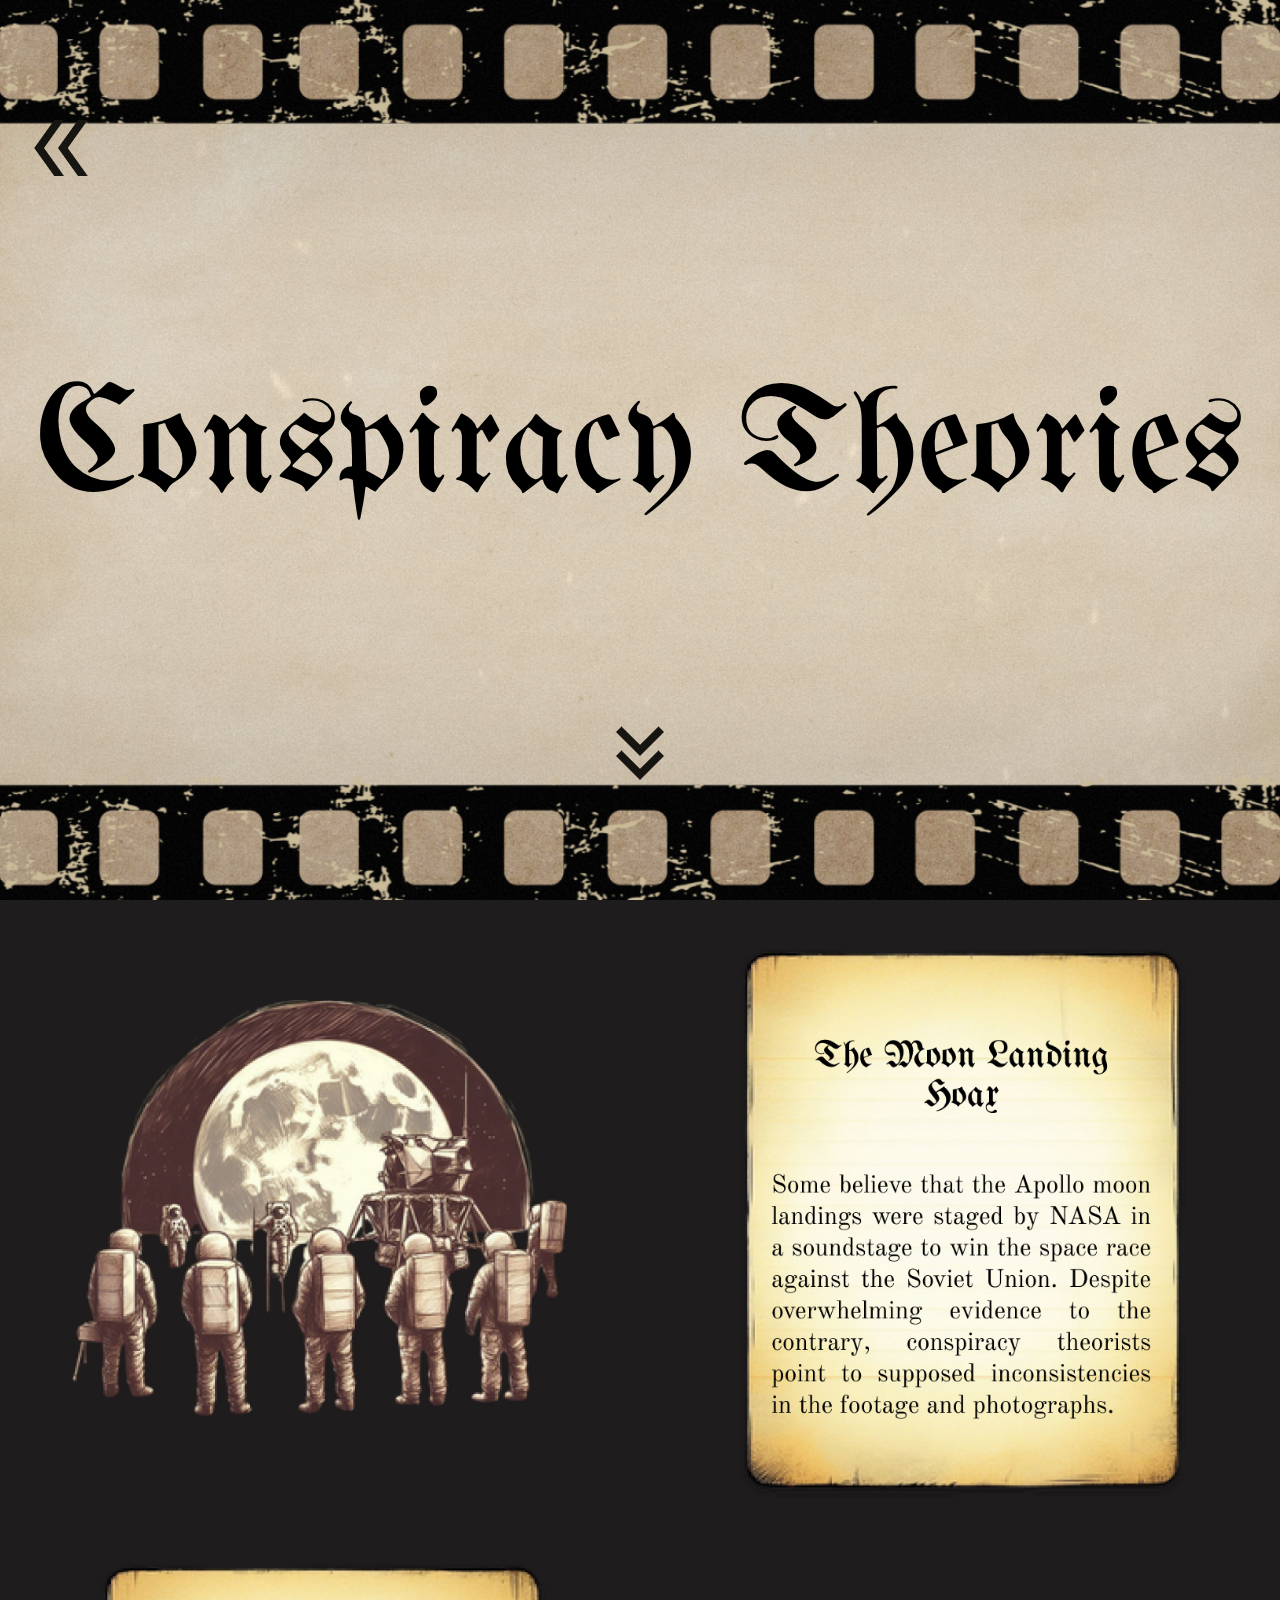
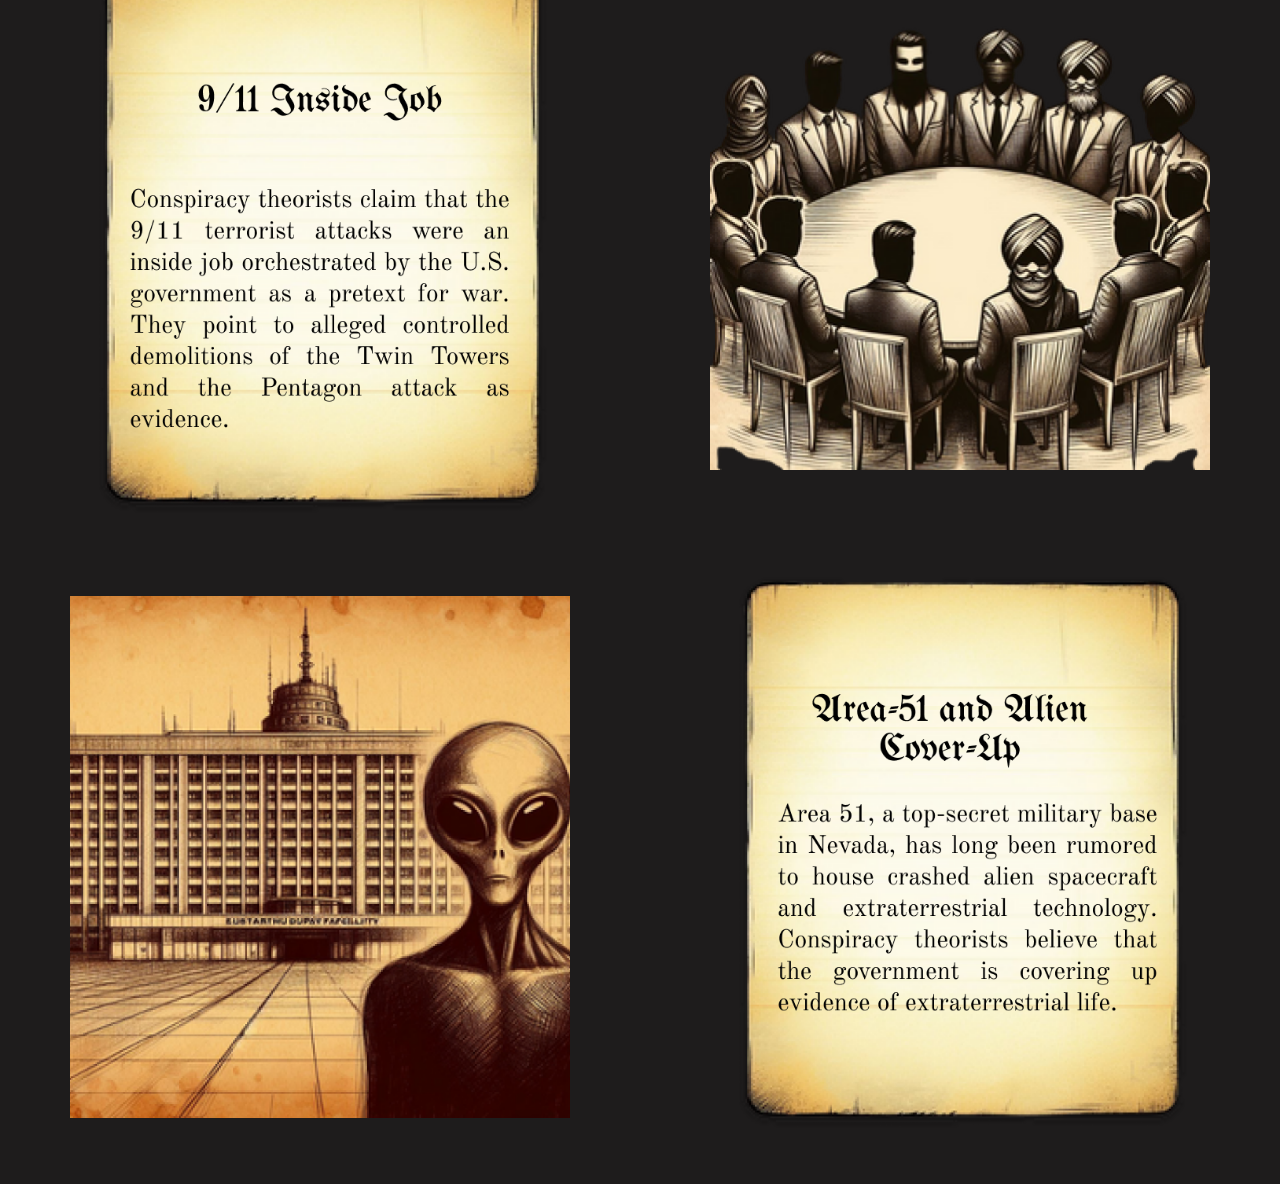
==== pages-categories/conspiracy-theories.html @ 8077efdf "feat: added categories pages (also modified other files)" ====
<!DOCTYPE html>
<html lang="en">

<head>
    <meta charset="UTF-8">
    <meta name="viewport" content="width=device-width, initial-scale=1.0">
    <title>Conspiracy Theories</title>
    <link rel="stylesheet" href="/css/categories/categories.css">
</head>

<body>

    <main class="categories-bg">
        <a href="/index.html" class="to-home">
            <img src="/assets/images/arrow.png" alt="">
        </a>
        <h1>Conspiracy Theories</h1>
        <a href="#contents" class="to-content">
            <img src="/assets/images/arrow-down.png" alt="">
        </a>
    </main>
    <!-- sec 1 -->
    <section id="contents" class="sections s1">
        <div class="left">
            <img src="/assets/images/pages/nasa.png" alt="">
        </div>
        <div class="right">
            <img src="/assets/images/pages/landing.png" alt="">
        </div>
    </section>
    <!-- sec 2 -->
    <section class="sections s2">
        <div class="left">
            <img src="/assets/images/pages/911-info.png" alt="">
        </div>
        <div class="right">
            <img src="/assets/images/pages/911.png" alt="">
        </div>
    </section>
    <!-- sec 3 -->
    <section class="sections s3">
        <div class="left">
            <img src="/assets/images/pages/alien.png" alt="">
        </div>
        <div class="right">
            <img src="/assets/images/pages/alien-info.png" alt="">
        </div>
    </section>
</body>

</html>
---- css/categories/categories.css ----
@import url("https://fonts.googleapis.com/css2?family=Old+Standard+TT:ital,wght@0,400;0,700;1,400&family=UnifrakturMaguntia&display=swap");
@import url("https://fonts.cdnfonts.com/css/coluna");
* {
  margin: 0;
  padding: 0;
  box-sizing: border-box;
  border: none;
}

html {
  scroll-behavior: smooth;
}

button {
  outline: none;
  border: none;
  cursor: pointer;
}

a {
  text-decoration: none;
}

ul {
  list-style-type: none;
}

body {
  background-color: #1e1c1c;
}

.categories-bg {
  width: 100%;
  min-height: 400px;
  background-image: url("/assets/images/categories-bg.png");
  /* Center and scale the image nicely */
  background-position: center;
  background-repeat: no-repeat;
  background-size: cover;
  display: flex;
  justify-content: center;
  align-items: center;
  position: relative;
  margin-bottom: 1rem;
}
.categories-bg h1 {
  font-family: "UnifrakturMaguntia", cursive;
  font-weight: 400;
  font-style: normal;
  font-size: 85px;
  text-align: center;
}
.categories-bg a {
  position: absolute;
  filter: invert(1);
}
.categories-bg a img {
  max-width: 50px;
}
.categories-bg .to-home {
  transform: rotate(180deg);
  top: 3rem;
  left: 0.2rem;
}
.categories-bg .to-content {
  left: 50%;
  bottom: 3rem;
  transform: translateX(-50%);
  animation: animate 2s ease-in-out infinite;
}

.sections {
  height: -moz-fit-content;
  height: fit-content;
  width: 100%;
  margin: 2.5rem 0;
}
.sections .left {
  flex: 1;
  width: 100%;
  height: 100%;
  display: flex;
  justify-content: center;
  align-items: center;
}
.sections .right {
  flex: 1;
  width: 100%;
  height: 100%;
  display: flex;
  justify-content: center;
  align-items: center;
}
.sections img {
  max-width: 350px;
}

.s1 {
  display: flex;
  flex-direction: column;
  justify-content: center;
  align-items: center;
  flex-wrap: wrap;
}

.s2 {
  display: flex;
  flex-direction: column-reverse;
  justify-content: center;
  align-items: center;
  flex-wrap: wrap;
}

.s3 {
  display: flex;
  flex-direction: row;
  justify-content: center;
  align-items: center;
  flex-wrap: wrap;
}

@keyframes animate {
  0% {
    transform: translateX(-50%) translateY(0);
    /* Maintain horizontal centering */
  }
  50% {
    transform: translateX(-50%) translateY(-20px);
    /* Move up while maintaining centering */
  }
  100% {
    transform: translateX(-50%) translateY(0);
    /* Return to start position */
  }
}
@media only screen and (min-width: 768px) {
  .categories-bg {
    height: 100vh;
  }
  .categories-bg h1 {
    font-family: "UnifrakturMaguntia", cursive;
    font-weight: 400;
    font-style: normal;
    font-size: 150px;
  }
  .categories-bg a {
    position: absolute;
    filter: invert(1);
  }
  .categories-bg a img {
    max-width: 100px;
  }
  .categories-bg .to-home {
    transform: rotate(180deg);
    top: 6rem;
    left: 1rem;
  }
  .categories-bg .to-content {
    left: 50%;
    bottom: 6rem;
    transform: translateX(-50%);
    animation: animate 2s ease-in-out infinite;
  }
  .sections img {
    max-width: 300px;
  }
  .s1 {
    display: flex;
    flex-direction: row;
    justify-content: center;
    align-items: center;
    flex-wrap: wrap;
  }
  .s2 {
    display: flex;
    flex-direction: row;
    justify-content: center;
    align-items: center;
    flex-wrap: wrap;
  }
  .s3 {
    display: flex;
    flex-direction: row;
    justify-content: center;
    align-items: center;
    flex-wrap: wrap;
  }
}
@media only screen and (min-width: 992px) {
  .sections img {
    max-width: 500px;
  }
}/*# sourceMappingURL=categories.css.map */
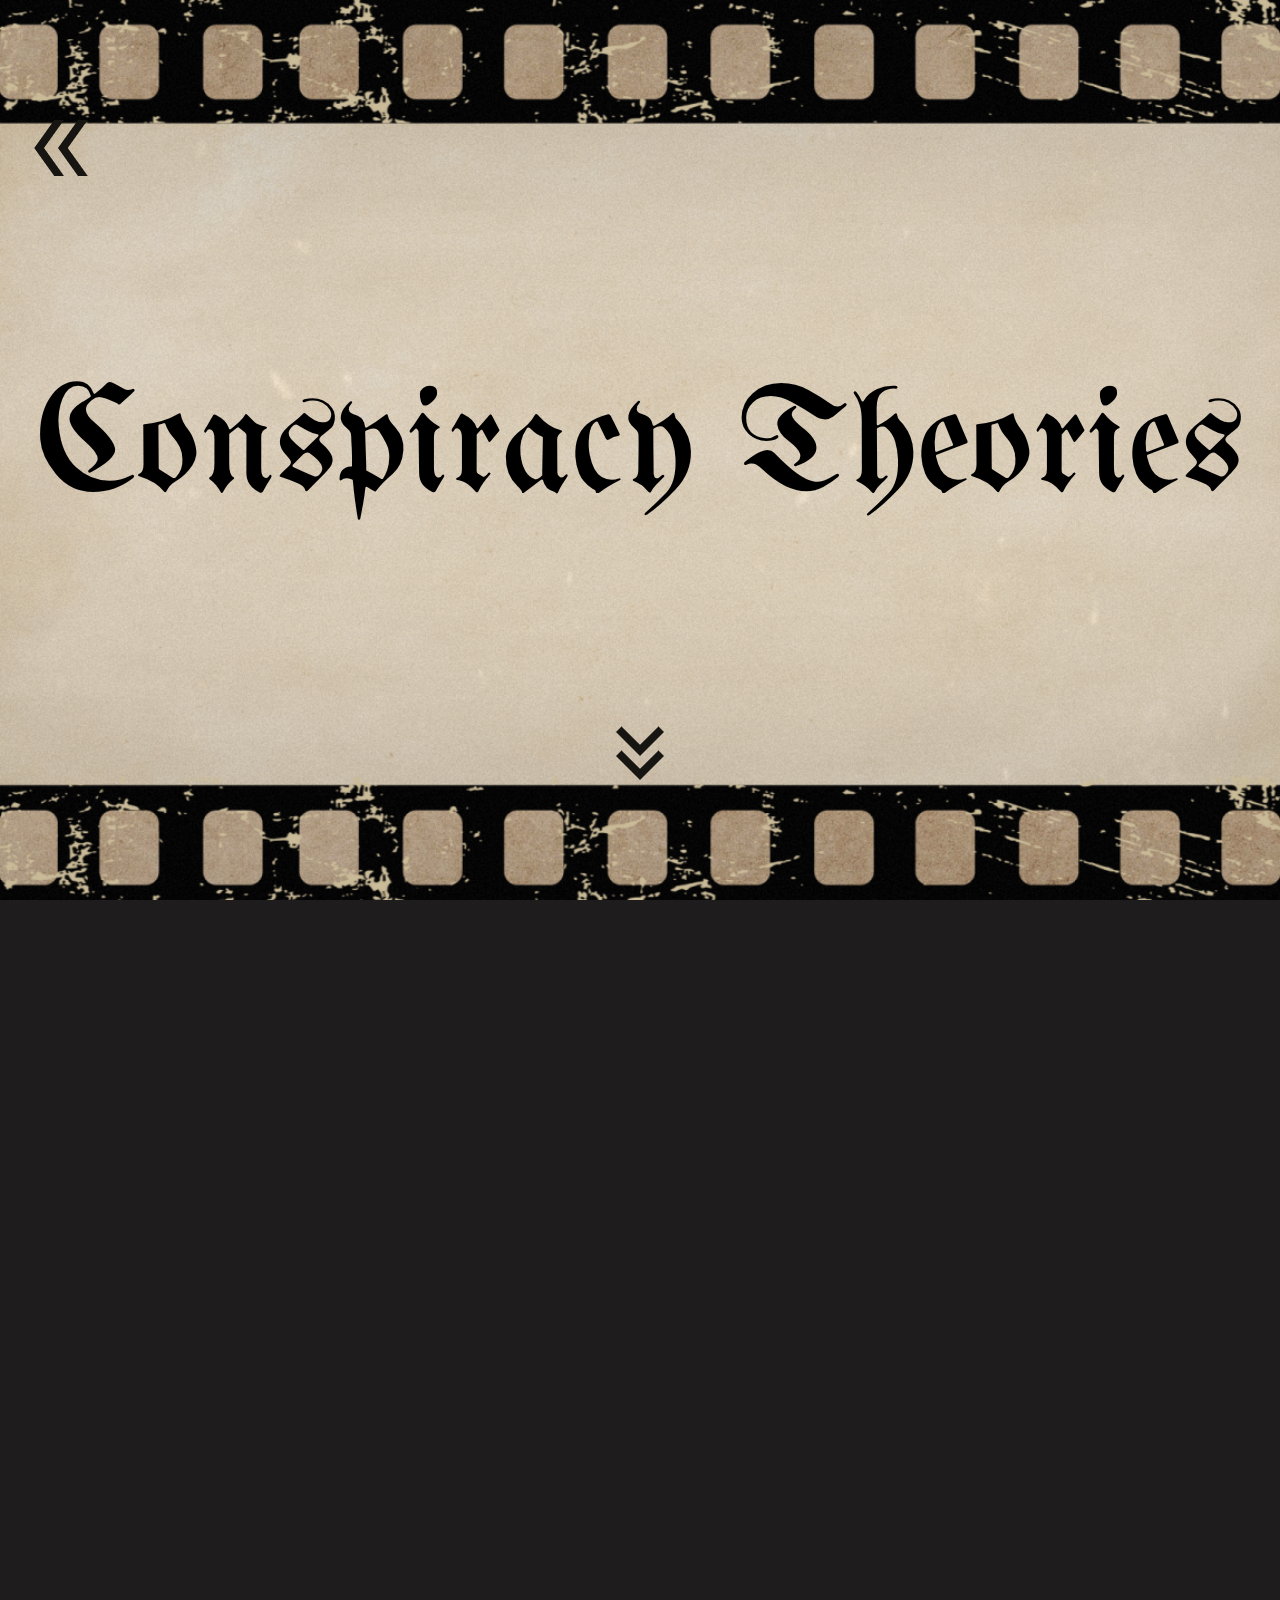
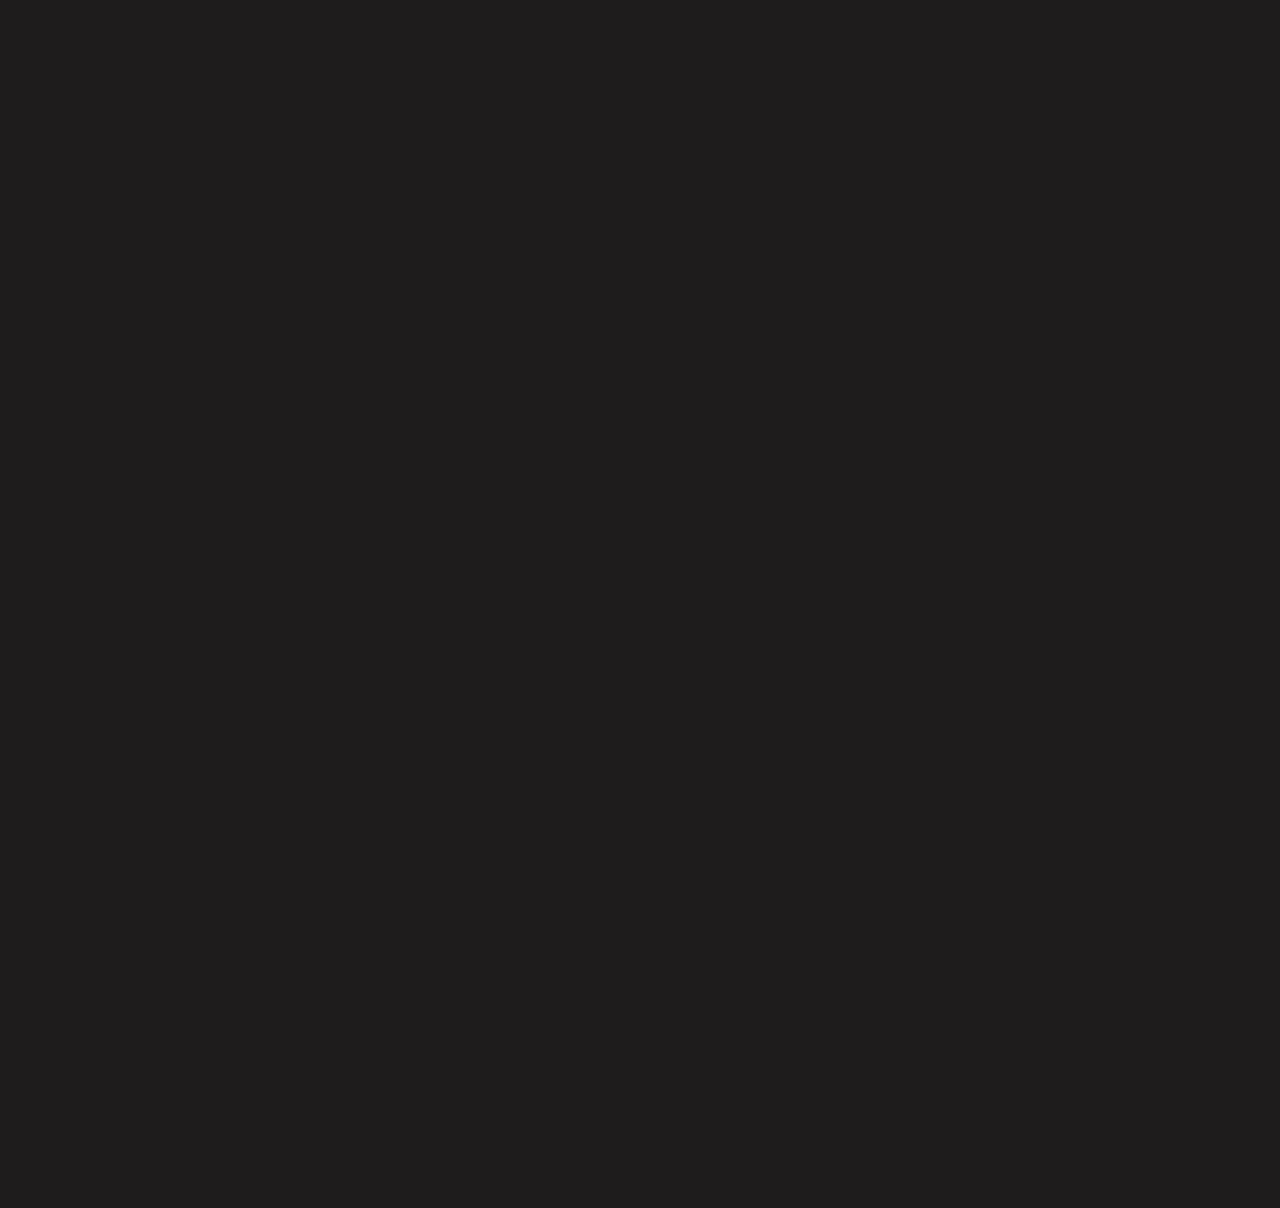
==== commit 6b69a2f1: "feat: added categories and creatures" ====
--- a/pages-categories/conspiracy-theories.html
+++ b/pages-categories/conspiracy-theories.html
@@ -10,7 +10,7 @@
 
 <body>
 
-    <main class="categories-bg">
+    <main class="bg">
         <a href="/index.html" class="to-home">
             <img src="/assets/images/arrow.png" alt="">
         </a>
@@ -21,31 +21,34 @@
     </main>
     <!-- sec 1 -->
     <section id="contents" class="sections s1">
-        <div class="left">
+        <div class="left hidden-left">
             <img src="/assets/images/pages/nasa.png" alt="">
         </div>
-        <div class="right">
+        <div class="right hidden-right">
             <img src="/assets/images/pages/landing.png" alt="">
         </div>
     </section>
     <!-- sec 2 -->
-    <section class="sections s2">
-        <div class="left">
+    <section class="sections s2 ">
+        <div class="left hidden-left">
             <img src="/assets/images/pages/911-info.png" alt="">
         </div>
-        <div class="right">
+        <div class="right hidden-right">
             <img src="/assets/images/pages/911.png" alt="">
         </div>
     </section>
     <!-- sec 3 -->
     <section class="sections s3">
-        <div class="left">
+        <div class="left hidden-left">
             <img src="/assets/images/pages/alien.png" alt="">
         </div>
-        <div class="right">
+        <div class="right hidden-right">
             <img src="/assets/images/pages/alien-info.png" alt="">
         </div>
     </section>
+
+
+    <script src="/js/pages.js"></script>
 </body>
 
 </html>--- a/css/categories/categories.css
+++ b/css/categories/categories.css
@@ -29,7 +29,34 @@
   background-color: #1e1c1c;
 }
 
-.categories-bg {
+.hidden-left {
+  opacity: 0;
+  transition: all 1s;
+  filter: blur(5px);
+  transform: translateX(-100%);
+}
+
+.hidden-right {
+  opacity: 0;
+  transition: all 1s ease 0.5s;
+  filter: blur(5px);
+  transform: translateX(100%);
+}
+
+.show-view {
+  opacity: 1;
+  filter: blur(0);
+  transform: translateX(0);
+  transform: translateY(0);
+}
+
+@media (prefers-reduce-motion) {
+  .hidden-right,
+  .hidden-left {
+    transition: none;
+  }
+}
+.bg {
   width: 100%;
   min-height: 400px;
   background-image: url("/assets/images/categories-bg.png");
@@ -41,35 +68,83 @@
   justify-content: center;
   align-items: center;
   position: relative;
-  margin-bottom: 1rem;
-}
-.categories-bg h1 {
+}
+.bg h1 {
+  text-align: center;
+  color: black;
+}
+.bg a {
+  position: absolute;
+  filter: invert(1);
+}
+.bg a img {
+  max-width: 50px;
+}
+.bg .to-home {
+  transform: rotate(180deg);
+  top: 3rem;
+  left: 0.2rem;
+}
+.bg .to-content {
+  left: 50%;
+  bottom: 3rem;
+  transform: translateX(-50%);
+  animation: animate 2s ease-in-out infinite;
+}
+
+@media only screen and (min-width: 768px) {
+  .bg {
+    height: 100vh;
+  }
+  .bg h1 {
+    animation: title-fade 4s ease;
+  }
+  .bg a {
+    position: absolute;
+  }
+  .bg a img {
+    max-width: 100px;
+  }
+  .bg .to-home {
+    transform: rotate(180deg);
+    top: 6rem;
+    left: 1rem;
+  }
+  .bg .to-content {
+    left: 50%;
+    bottom: 6rem;
+    transform: translateX(-50%);
+    animation: animate 2s ease-in-out infinite;
+  }
+}
+@keyframes animate {
+  0% {
+    transform: translateX(-50%) translateY(0);
+  }
+  50% {
+    transform: translateX(-50%) translateY(-20px);
+  }
+  100% {
+    transform: translateX(-50%) translateY(0);
+  }
+}
+@keyframes title-fade {
+  0% {
+    opacity: 0;
+  }
+  100% {
+    opacity: 1;
+  }
+}
+h1 {
   font-family: "UnifrakturMaguntia", cursive;
   font-weight: 400;
   font-style: normal;
   font-size: 85px;
-  text-align: center;
-}
-.categories-bg a {
-  position: absolute;
-  filter: invert(1);
-}
-.categories-bg a img {
-  max-width: 50px;
-}
-.categories-bg .to-home {
-  transform: rotate(180deg);
-  top: 3rem;
-  left: 0.2rem;
-}
-.categories-bg .to-content {
-  left: 50%;
-  bottom: 3rem;
-  transform: translateX(-50%);
-  animation: animate 2s ease-in-out infinite;
 }
 
 .sections {
+  overflow-x: hidden;
   height: -moz-fit-content;
   height: fit-content;
   width: 100%;
@@ -101,6 +176,7 @@
   justify-content: center;
   align-items: center;
   flex-wrap: wrap;
+  margin-top: 4rem;
 }
 
 .s2 {
@@ -119,47 +195,12 @@
   flex-wrap: wrap;
 }
 
-@keyframes animate {
-  0% {
-    transform: translateX(-50%) translateY(0);
-    /* Maintain horizontal centering */
-  }
-  50% {
-    transform: translateX(-50%) translateY(-20px);
-    /* Move up while maintaining centering */
-  }
-  100% {
-    transform: translateX(-50%) translateY(0);
-    /* Return to start position */
-  }
-}
 @media only screen and (min-width: 768px) {
-  .categories-bg {
-    height: 100vh;
-  }
-  .categories-bg h1 {
+  h1 {
     font-family: "UnifrakturMaguntia", cursive;
     font-weight: 400;
     font-style: normal;
     font-size: 150px;
-  }
-  .categories-bg a {
-    position: absolute;
-    filter: invert(1);
-  }
-  .categories-bg a img {
-    max-width: 100px;
-  }
-  .categories-bg .to-home {
-    transform: rotate(180deg);
-    top: 6rem;
-    left: 1rem;
-  }
-  .categories-bg .to-content {
-    left: 50%;
-    bottom: 6rem;
-    transform: translateX(-50%);
-    animation: animate 2s ease-in-out infinite;
   }
   .sections img {
     max-width: 300px;
